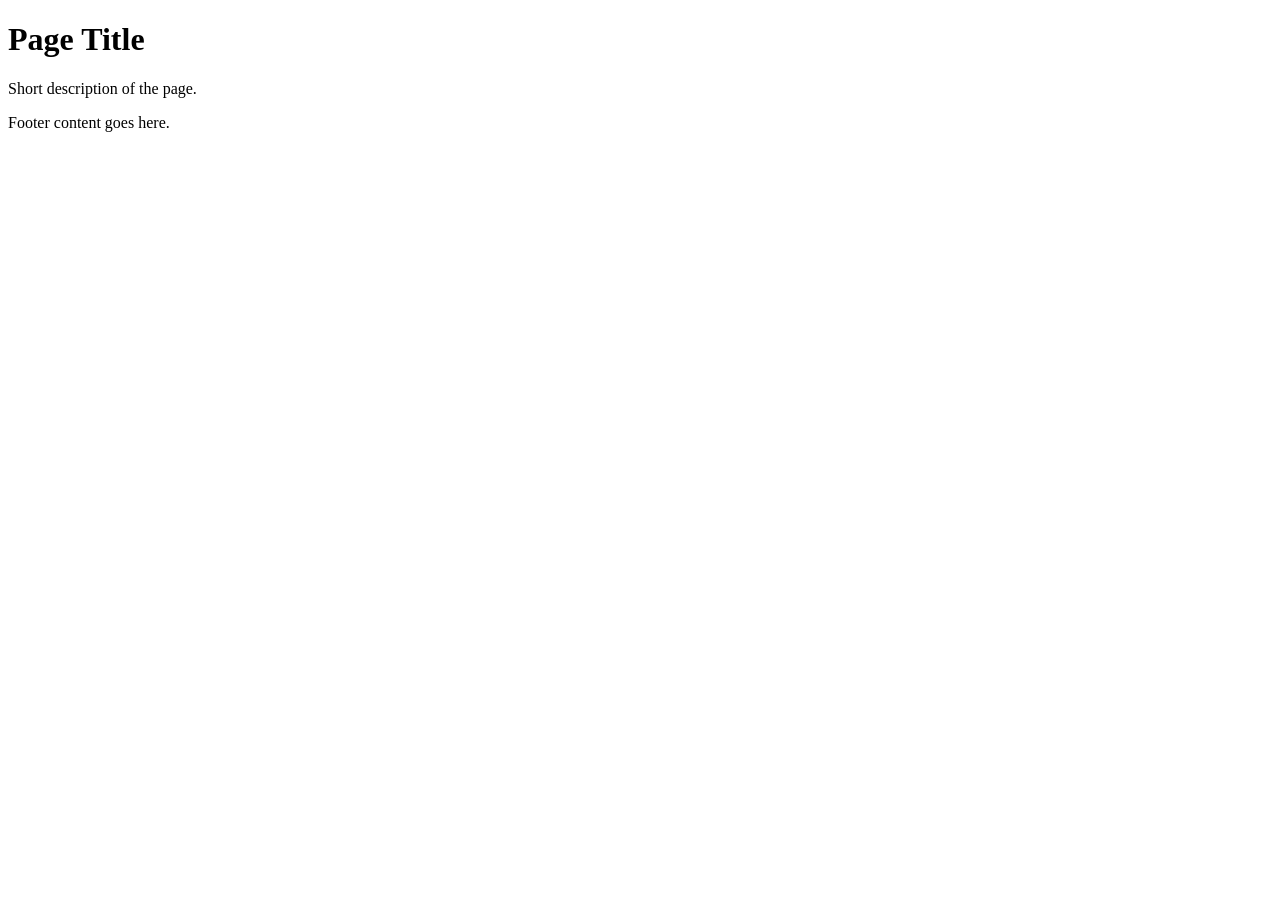
==== Wireframe/index.html @ 7d5437f9 "Add base HTML structure with header, main, and footer" ====
<!DOCTYPE html>
<html lang="en">
  <head>
    <meta charset="UTF-8" />
    <meta name="viewport" content="width=device-width, initial-scale=1.0" />
    <title>Wireframe</title>
    <link rel="stylesheet" href="style.css" />
  </head>
  <body>
  <header>
    <h1>Page Title</h1>
    <p>Short description of the page.</p>
  </header>
   <main>
  </main>
   <footer>
    <p>Footer content goes here.</p>
  </footer>
</body>
</html>
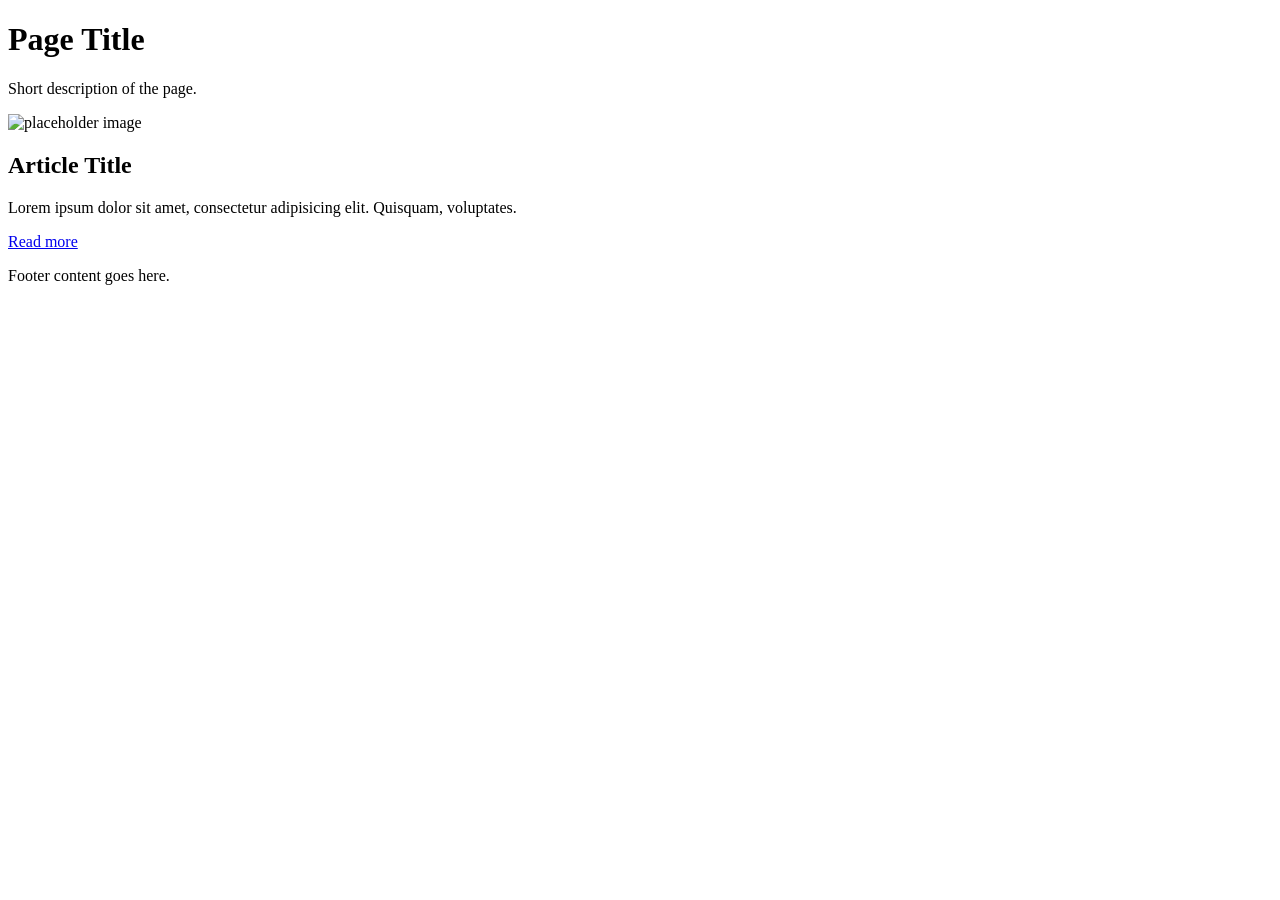
==== commit a281c9fb: "add first article section to main content" ====
--- a/Wireframe/index.html
+++ b/Wireframe/index.html
@@ -12,7 +12,17 @@
     <p>Short description of the page.</p>
   </header>
    <main>
-  </main>
+     <article>
+    <img src="placeholder.svg" alt="placeholder image" />
+    <h2>Article Title</h2>
+    <p>
+      Lorem ipsum dolor sit amet, consectetur adipisicing elit.
+      Quisquam, voluptates.
+    </p>
+    <a href="#">Read more</a>
+  </article>
+</main>
+
    <footer>
     <p>Footer content goes here.</p>
   </footer>
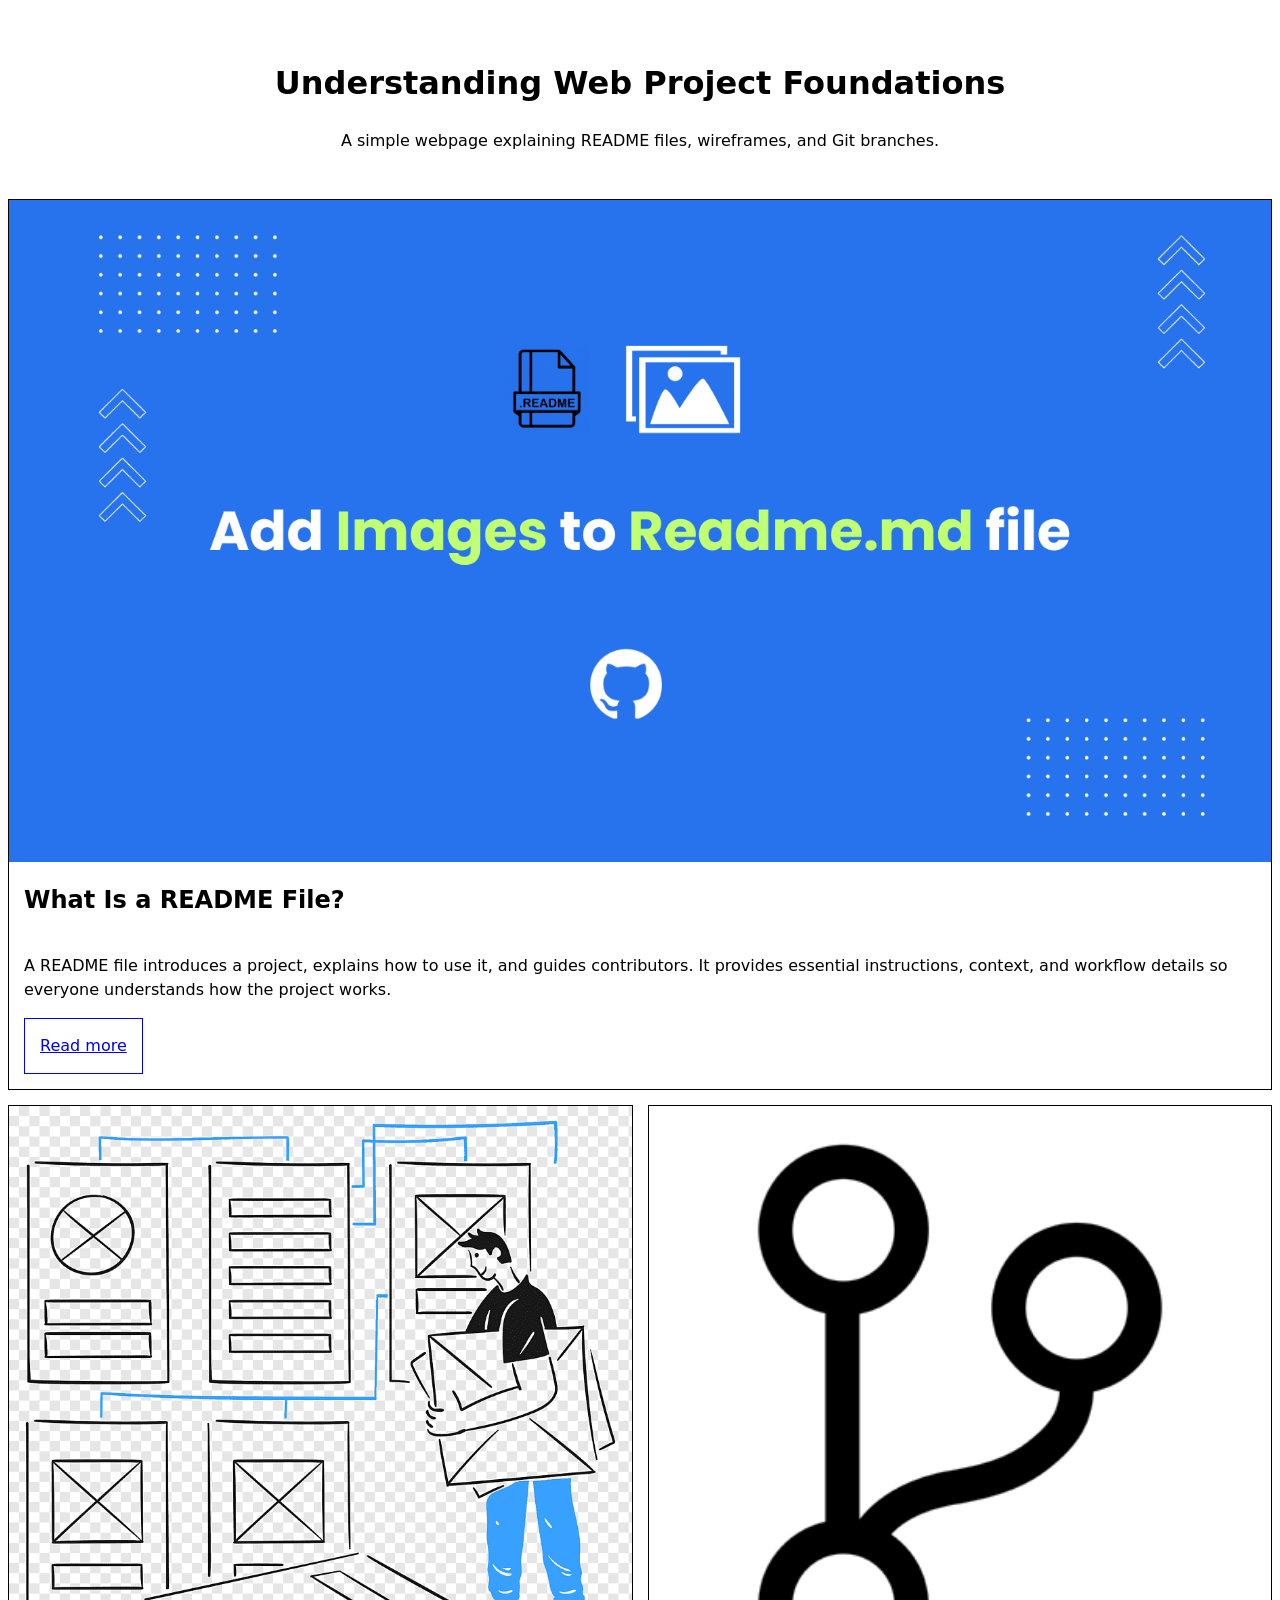
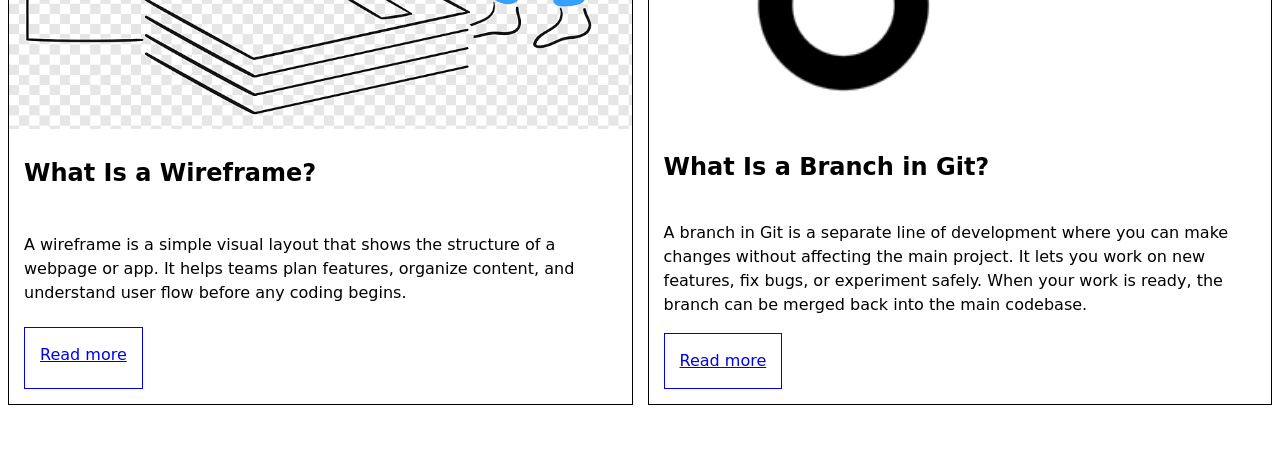
==== commit 399d902c: "Add header/footer styling and update layout" ====
--- a/Wireframe/index.html
+++ b/Wireframe/index.html
@@ -8,23 +8,51 @@
   </head>
   <body>
   <header>
-    <h1>Page Title</h1>
-    <p>Short description of the page.</p>
+    <h1>Understanding Web Project Foundations</h1>
+    <p>A simple webpage explaining README files, wireframes, and Git branches.</p>
   </header>
-   <main>
-     <article>
-    <img src="placeholder.svg" alt="placeholder image" />
-    <h2>Article Title</h2>
-    <p>
-      Lorem ipsum dolor sit amet, consectetur adipisicing elit.
-      Quisquam, voluptates.
-    </p>
-    <a href="#">Read more</a>
-  </article>
-</main>
 
-   <footer>
-    <p>Footer content goes here.</p>
+  <main>
+
+    <article>
+      <img src="images/readme.png" alt="Illustration representing a README file" />
+      <h2>What Is a README File?</h2>
+      <p>
+        A README file introduces a project, explains how to use it, and guides
+        contributors. It provides essential instructions, context, and workflow
+        details so everyone understands how the project works.
+      </p>
+      <a href="#">Read more</a>
+    </article>
+
+    <article>
+      <img src="images/wireframe.png" alt="Example of a wireframe layout" />
+
+      <h2>What Is a Wireframe?</h2>
+      <p>
+        A wireframe is a simple visual layout that shows the structure of a webpage
+        or app. It helps teams plan features, organize content, and understand user
+        flow before any coding begins.
+      </p>
+      <a href="#">Read more</a>
+    </article>
+
+    <article>
+      <img src="images/git-branch.png" alt="Diagram showing Git branches" />
+      <h2>What Is a Branch in Git?</h2>
+      <p>
+        A branch in Git is a separate line of development where you can make changes
+        without affecting the main project. It lets you work on new features, fix
+        bugs, or experiment safely. When your work is ready, the branch can be
+        merged back into the main codebase.
+      </p>
+      <a href="#">Read more</a>
+    </article>
+
+  </main>
+
+  <footer>
+    <p>Contact • About • Privacy</p>
   </footer>
 </body>
 </html>
--- a/Wireframe/style.css
+++ b/Wireframe/style.css
@@ -0,0 +1,97 @@
+/* Here are some starter styles
+You can edit these or replace them entirely 
+It's showing you a common way to organise CSS 
+And includes solutions to common problems 
+As well as useful links to learn more */
+
+/* ====== Design Palette ======
+ This is our "design palette".
+ It sets out the colours, fonts, styles etc to be used in this design 
+ At work, a designer will give these to you based on the corporate brand, but while you are learning
+ You can design it yourself if you like
+ Inspect the starter design with Devtools
+ Click on the colour swatches to see what is happening
+ I've put some useful CSS you won't have learned yet
+ For you to explore and play with if you are interested
+ https://web.dev/articles/min-max-clamp
+ https://scrimba.com/learn-css-variables-c026
+====== Design Palette ====== */
+:root {
+  --paper: oklch(7 0 0);
+  --ink: color-mix(in oklab, var(--color) 5%, black);
+  --font: 100%/1.5 system-ui;
+  --space: clamp(6px, 6px + 2vw, 15px);
+  --line: 1px solid;
+  --container: 1280px;
+}
+header {
+  text-align: center;
+  padding: calc(var(--space) * 2);
+}
+
+/* ====== Base Elements ======
+ General rules for basic HTML elements in any context */
+body {
+  background: var(--paper);
+  color: var(--ink);
+  font: var(--font);
+}
+a {
+  padding: var(--space);
+  border: var(--line);
+  max-width: fit-content;
+}
+img,
+svg {
+  width: 100%;
+  object-fit: cover;
+}
+/* ====== Site Layout ====== 
+Setting the overall rules for page regions
+https://www.w3.org/WAI/tutorials/page-structure/regions/
+*/
+main {
+  max-width: var(--container);
+  margin: 0 auto calc(var(--space) * 4) auto;
+}
+footer {
+   background: var(--ink);
+  color: var(--paper);
+  width: 100%;
+  padding: var(--space);
+  position: fixed;
+  text-align: center;
+}
+/* ====== Articles Grid Layout ====
+Setting the rules for how articles are placed in the main element.
+Inspect this in Devtools and click the "grid" button in the Elements view
+Play with the options that come up.
+https://developer.chrome.com/docs/devtools/css/grid
+https://gridbyexample.com/learn/
+*/
+main {
+  display: grid;
+  grid-template-columns: 1fr 1fr;
+  gap: var(--space);
+  > *:first-child {
+    grid-column: span 2;
+  }
+}
+/* ====== Article Layout ====== 
+Setting the rules for how elements are placed in the article. 
+Now laying out just the INSIDE of the repeated card/article design.
+Keeping things orderly and separate is the key to good, simple CSS.
+*/
+article {
+  border: var(--line);
+  padding-bottom: var(--space);
+  text-align: left;
+  display: grid;
+  grid-template-columns: var(--space) 1fr var(--space);
+  > * {
+    grid-column: 2/3;
+  }
+  > img {
+    grid-column: span 3;
+  }
+}
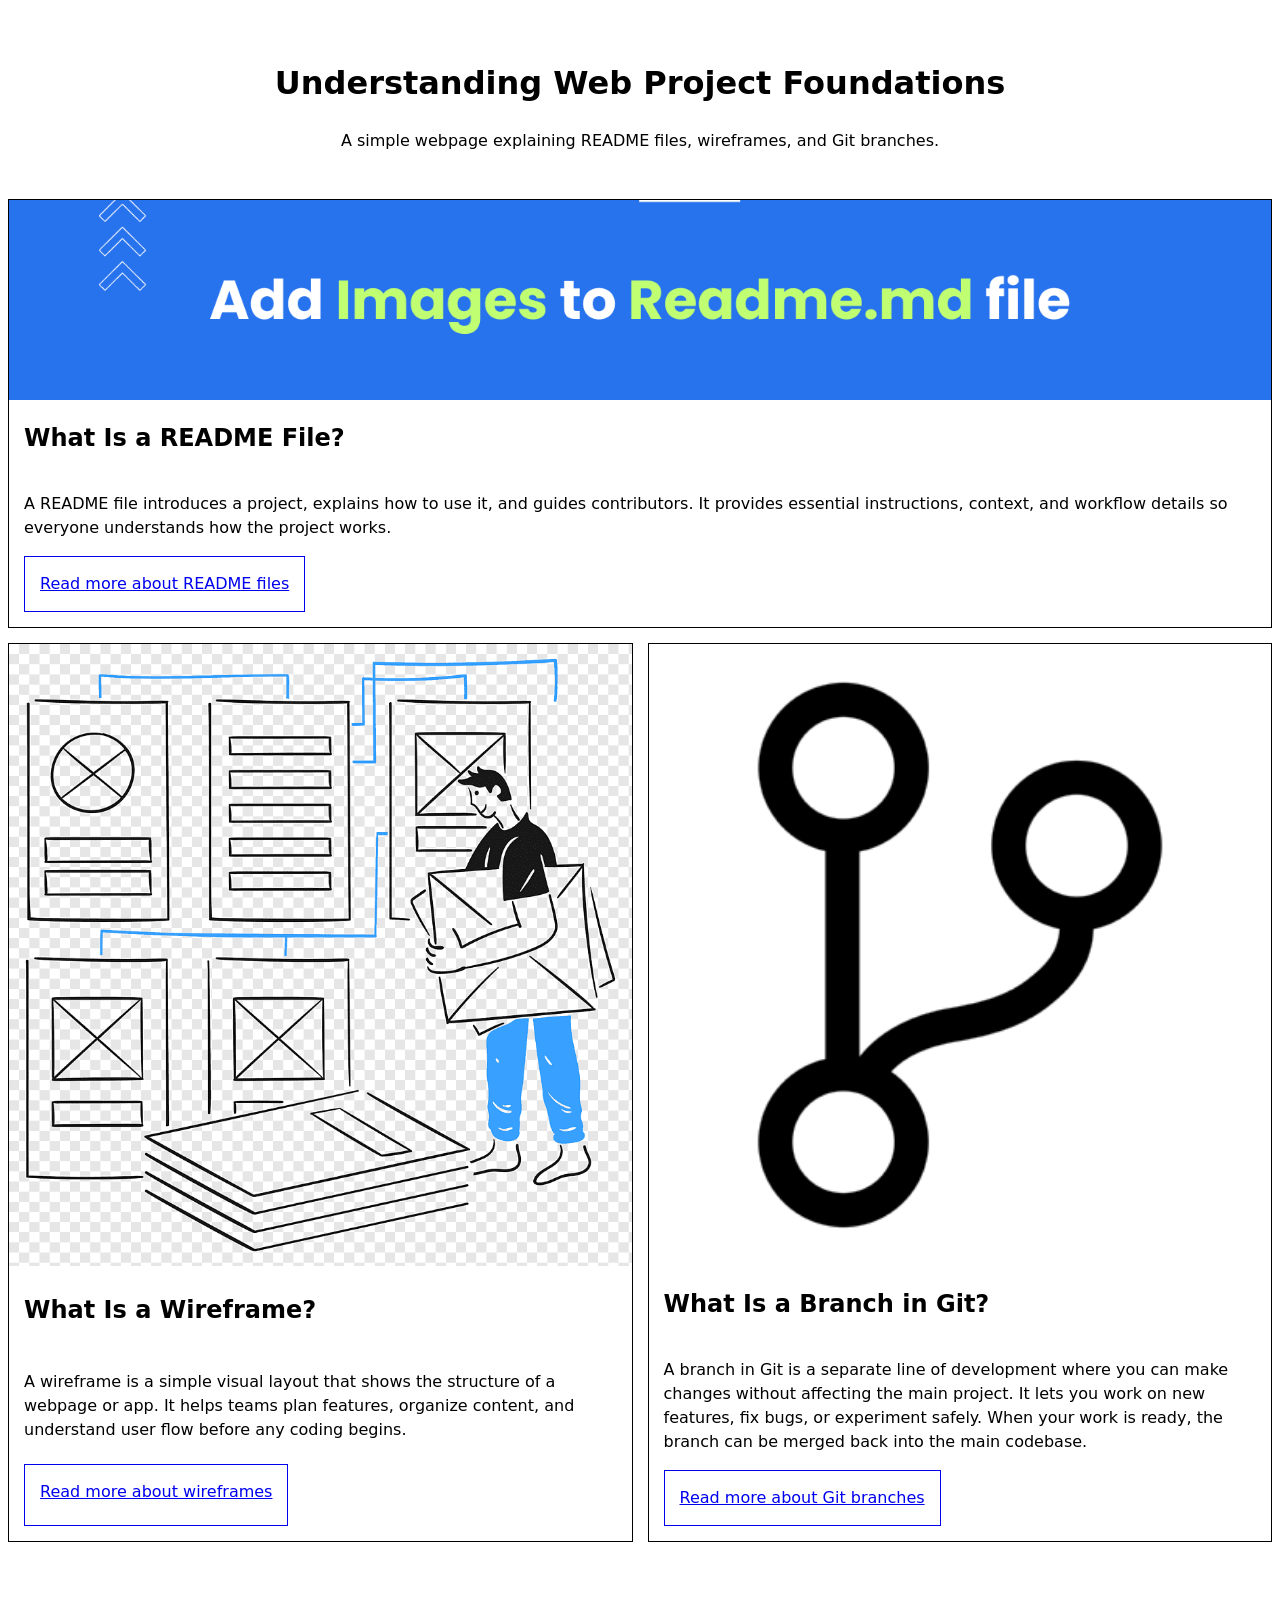
==== commit c9d9c13c: "Refine CSS layout, correct selectors, remove stray metadata, and finalize wireframe" ====
--- a/Wireframe/index.html
+++ b/Wireframe/index.html
@@ -7,7 +7,7 @@
     <link rel="stylesheet" href="style.css" />
   </head>
   <body>
-  <header>
+  <header role="banner">
     <h1>Understanding Web Project Foundations</h1>
     <p>A simple webpage explaining README files, wireframes, and Git branches.</p>
   </header>
@@ -15,14 +15,15 @@
   <main>
 
     <article>
-      <img src="images/readme.png" alt="Illustration representing a README file" />
+      <img src="images/readme.png" alt="Illustration representing a README file" width="300" height="200" />
       <h2>What Is a README File?</h2>
       <p>
         A README file introduces a project, explains how to use it, and guides
         contributors. It provides essential instructions, context, and workflow
         details so everyone understands how the project works.
       </p>
-      <a href="#">Read more</a>
+      <a href="#">Read more about README files</a>
+
     </article>
 
     <article>
@@ -34,7 +35,7 @@
         or app. It helps teams plan features, organize content, and understand user
         flow before any coding begins.
       </p>
-      <a href="#">Read more</a>
+      <a href="#">Read more about wireframes</a>
     </article>
 
     <article>
@@ -46,7 +47,7 @@
         bugs, or experiment safely. When your work is ready, the branch can be
         merged back into the main codebase.
       </p>
-      <a href="#">Read more</a>
+      <a href="#">Read more about Git branches</a>
     </article>
 
   </main>
--- a/Wireframe/style.css
+++ b/Wireframe/style.css
@@ -91,6 +91,7 @@
   > * {
     grid-column: 2/3;
   }
+  
   > img {
     grid-column: span 3;
   }
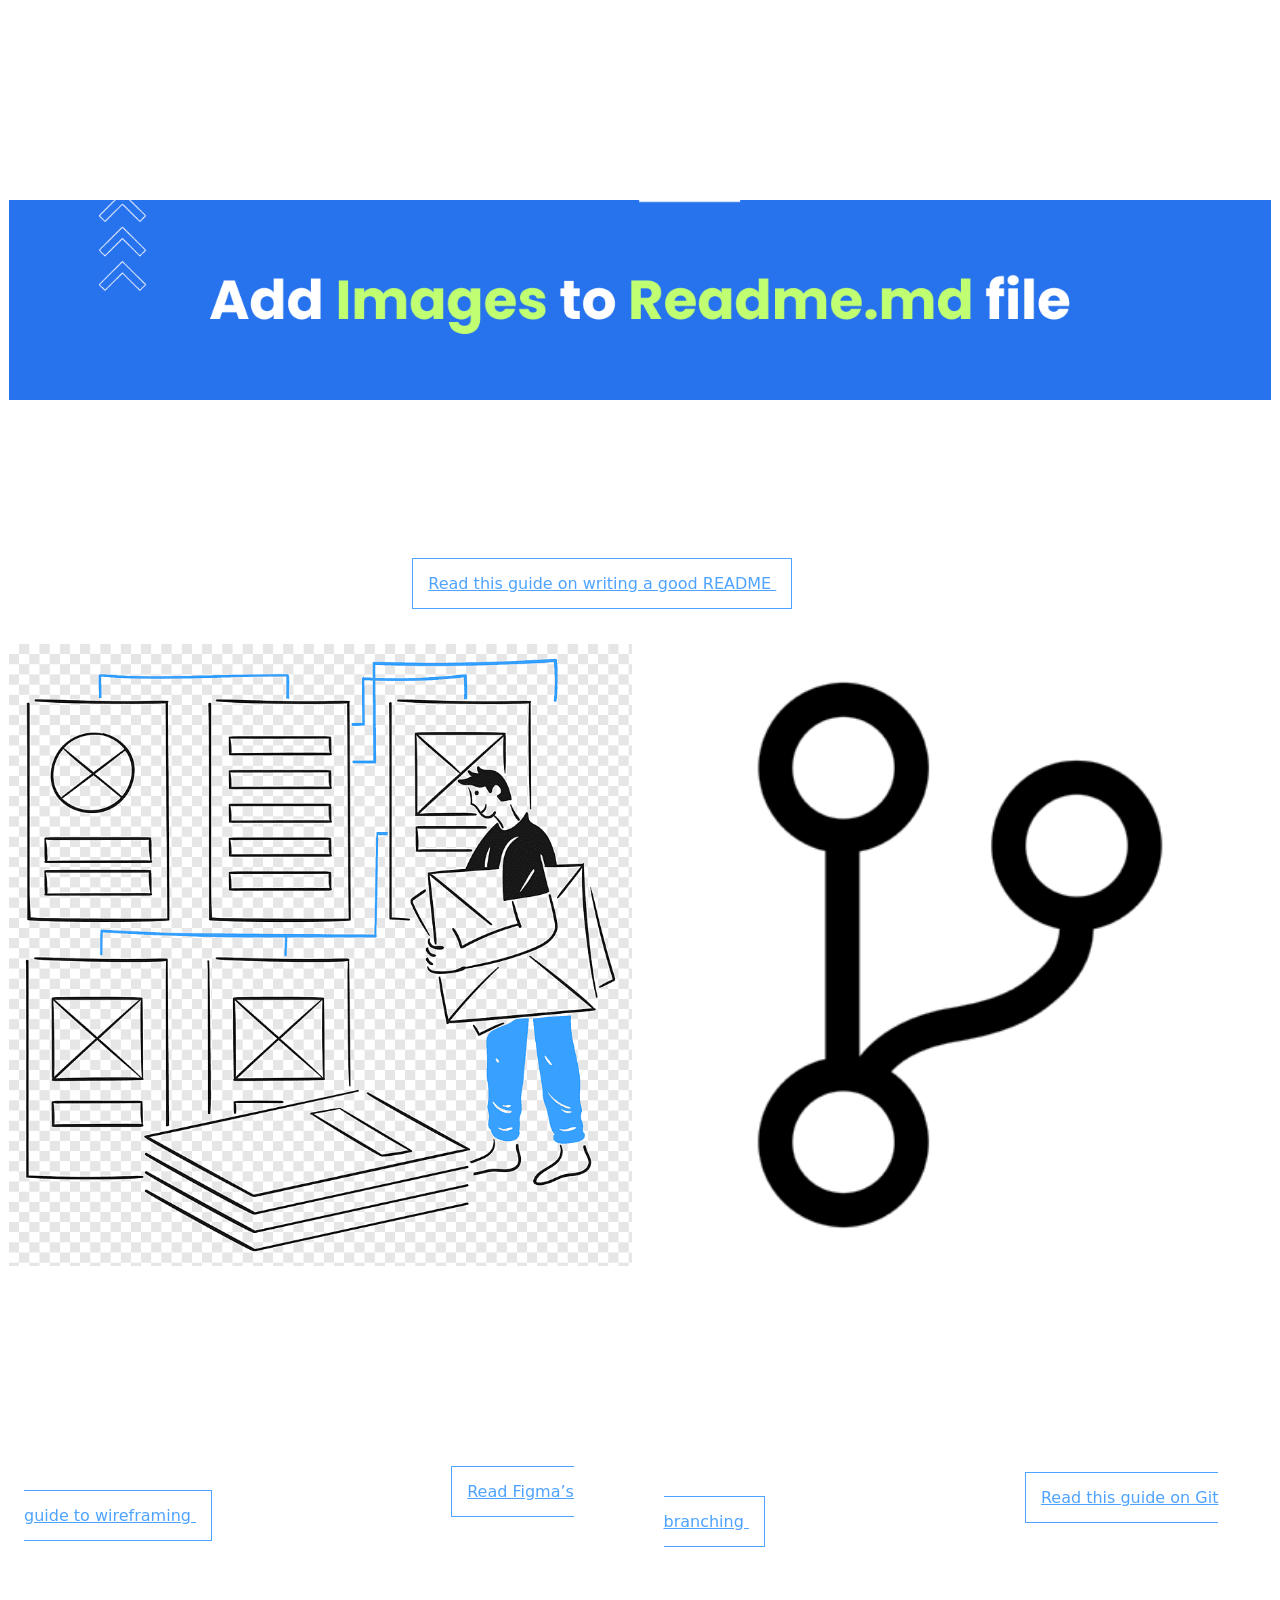
==== commit 46c9ac5f: "Add external resourses for links" ====
--- a/Wireframe/index.html
+++ b/Wireframe/index.html
@@ -22,7 +22,13 @@
         contributors. It provides essential instructions, context, and workflow
         details so everyone understands how the project works.
       </p>
-      <a href="#">Read more about README files</a>
+      <p>
+     Want to learn how to write a clear README file?
+     <a href="https://www.makeareadme.com/" target="_blank">
+     Read this guide on writing a good README
+     </a>.
+     </p>
+
 
     </article>
 
@@ -35,7 +41,14 @@
         or app. It helps teams plan features, organize content, and understand user
         flow before any coding begins.
       </p>
-      <a href="#">Read more about wireframes</a>
+    <p>
+    Want to dive deeper into the concept of wireframes?
+   <a href="https://www.figma.com/resource-library/what-is-wireframing/" target="_blank">
+    Read Figma’s guide to wireframing
+    </a>.
+    </p>
+
+
     </article>
 
     <article>
@@ -47,7 +60,13 @@
         bugs, or experiment safely. When your work is ready, the branch can be
         merged back into the main codebase.
       </p>
-      <a href="#">Read more about Git branches</a>
+      <p>
+     Want to understand how Git branches work?
+     <a href="https://git-scm.com/book/en/v2/Git-Branching-Branches-in-a-Nutshell" target="_blank">
+     Read this guide on Git branching
+     </a>.
+     </p>
+
     </article>
 
   </main>
--- a/Wireframe/style.css
+++ b/Wireframe/style.css
@@ -18,7 +18,7 @@
 ====== Design Palette ====== */
 :root {
   --paper: oklch(7 0 0);
-  --ink: color-mix(in oklab, var(--color) 5%, black);
+  --ink: #511d1d; /* used for footer background */
   --font: 100%/1.5 system-ui;
   --space: clamp(6px, 6px + 2vw, 15px);
   --line: 1px solid;
@@ -33,10 +33,11 @@
  General rules for basic HTML elements in any context */
 body {
   background: var(--paper);
-  color: var(--ink);
+  color: #ffffff;
   font: var(--font);
 }
 a {
+  color: #4ea3ff;
   padding: var(--space);
   border: var(--line);
   max-width: fit-content;
@@ -55,8 +56,8 @@
   margin: 0 auto calc(var(--space) * 4) auto;
 }
 footer {
-   background: var(--ink);
-  color: var(--paper);
+  background: var(--ink);
+  color: #ffffff;
   width: 100%;
   padding: var(--space);
   position: fixed;
